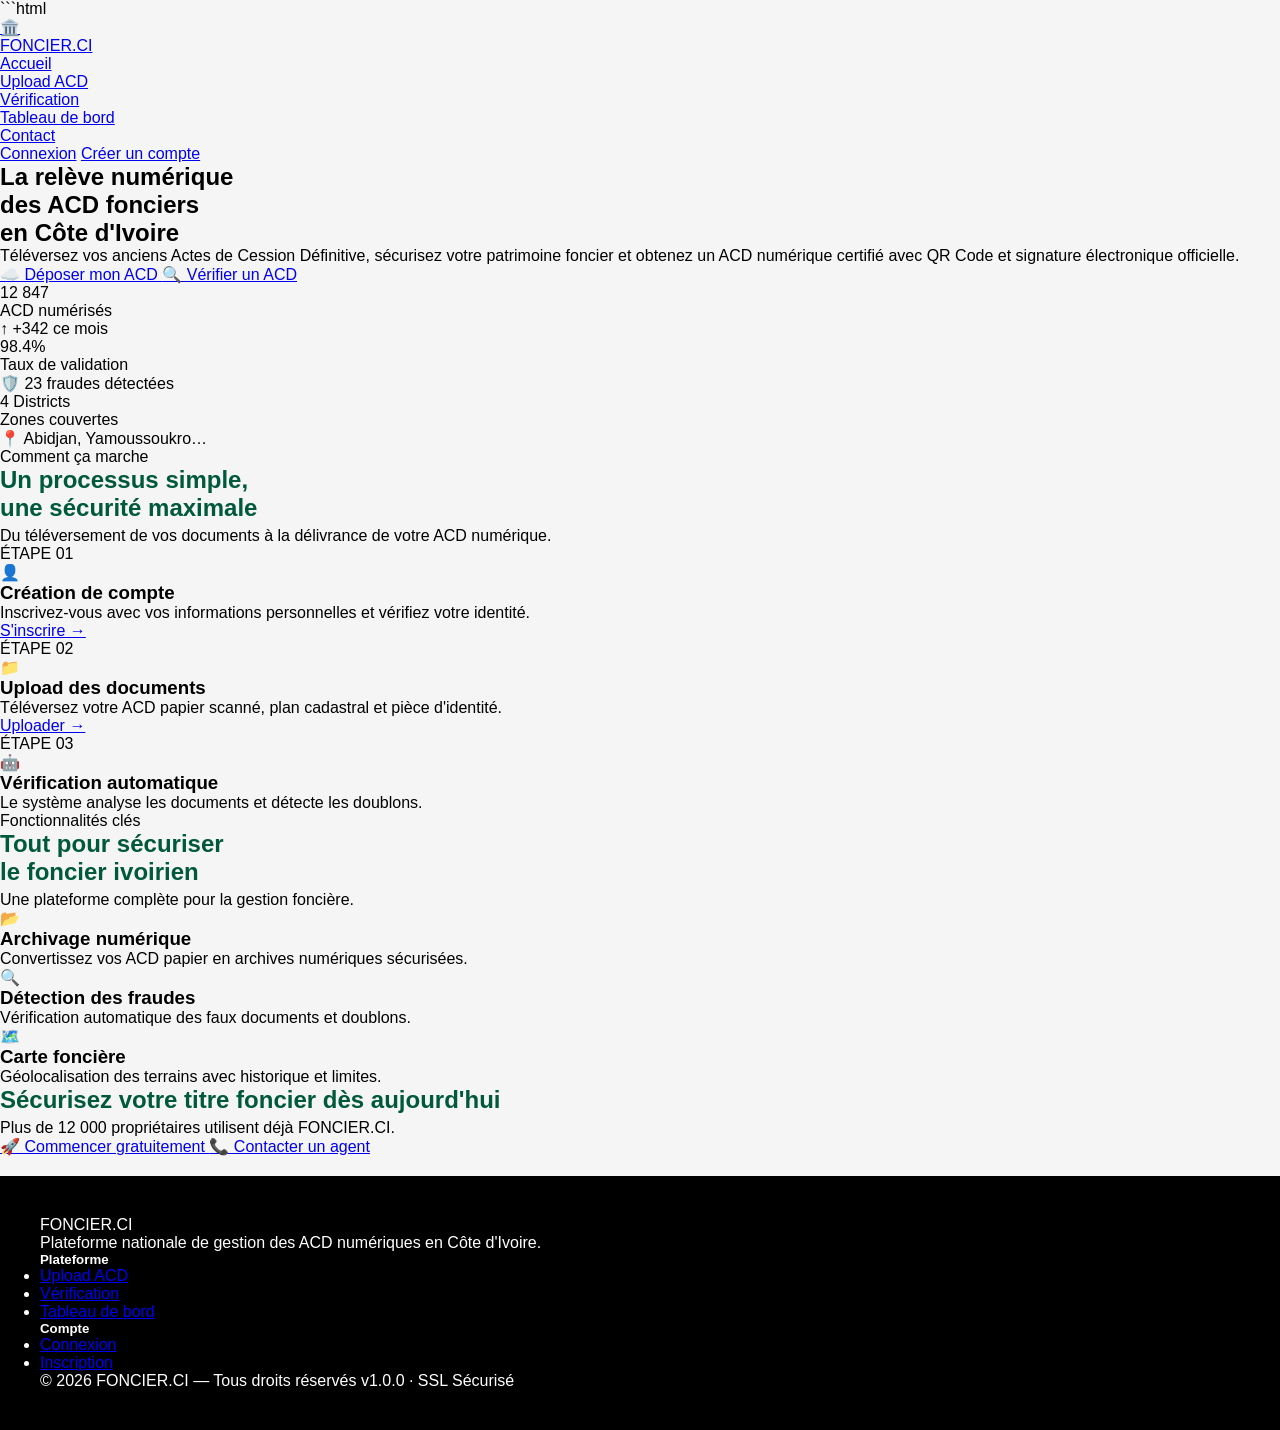
==== index.html @ 7ab32a81 "site acd" ====
```html
<!DOCTYPE html>
<html lang="fr">
<head>
<meta charset="UTF-8">
<meta name="viewport" content="width=device-width, initial-scale=1.0">
<title>FONCIER.CI — Accueil</title>

<link rel="stylesheet" href="style.css">

<link href="https://fonts.googleapis.com/css2?family=Playfair+Display:wght@700;900&family=DM+Sans:wght@300;400;500;600&family=JetBrains+Mono:wght@400;600&display=swap" rel="stylesheet">
</head>

<body>

<!-- MENU -->
<nav class="barre-navigation">

  <div class="conteneur-navigation">

    <a href="index.html" class="logo-navigation">
      <div class="icone-logo">🏛️</div>

      <span class="texte-logo">
        FONCIER<span class="logo-couleur">.CI</span>
      </span>
    </a>

    <ul class="liste-menu">
      <li><a href="index.html" class="lien-menu actif">Accueil</a></li>
      <li><a href="Upload .html" class="lien-menu">Upload ACD</a></li>
      <li><a href="verification.html" class="lien-menu">Vérification</a></li>
      <li><a href="dashboard.html" class="lien-menu">Tableau de bord</a></li>
      <li><a href="contact.html" class="lien-menu">Contact</a></li>
    </ul>

    <div class="boutons-navigation">
      <a href="login.html" class="btn-petit-contour">Connexion</a>
      <a href="register.html" class="btn-petit-plein">Créer un compte</a>
    </div>

  </div>

</nav>

<!-- HERO -->
<section class="section-hero">

  <div class="fond-hero"></div>

  <div class="conteneur">

    <div class="contenu-hero">

      <!-- TEXTE -->
      <div class="texte-hero">

        <h1 class="titre-hero">
          La relève numérique <br>
          des <span class="texte-or">ACD fonciers</span><br>
          en <span class="texte-vert">Côte d'Ivoire</span>
        </h1>

        <p class="description-hero">
          Téléversez vos anciens Actes de Cession Définitive,
          sécurisez votre patrimoine foncier et obtenez un ACD
          numérique certifié avec QR Code et signature électronique officielle.
        </p>

        <div class="boutons-hero">
          <a href="upload.html" class="btn-grand-principal">
            ☁️ Déposer mon ACD
          </a>

          <a href="verification.html" class="btn-grand-secondaire">
            🔍 Vérifier un ACD
          </a>
        </div>

      </div>

      <!-- STATISTIQUES -->
      <div class="bloc-statistiques">

        <div class="carte-statistique">
          <div class="valeur-statistique">12 847</div>
          <div class="texte-statistique">ACD numérisés</div>
          <div class="evolution-statistique">↑ +342 ce mois</div>
        </div>

        <div class="carte-statistique">
          <div class="valeur-statistique">98.4%</div>
          <div class="texte-statistique">Taux de validation</div>
          <div class="evolution-statistique">🛡️ 23 fraudes détectées</div>
        </div>

        <div class="carte-statistique">
          <div class="valeur-statistique">4 Districts</div>
          <div class="texte-statistique">Zones couvertes</div>
          <div class="evolution-statistique">📍 Abidjan, Yamoussoukro…</div>
        </div>

      </div>

    </div>

  </div>

</section>

<!-- COMMENT CA MARCHE -->
<section class="section-claire">

  <div class="conteneur">

    <div class="entete-section">

      <div class="petit-titre-section">
        Comment ça marche
      </div>

      <h2 class="grand-titre-section">
        Un processus simple,<br>
        une sécurité maximale
      </h2>

      <p class="sous-titre-section">
        Du téléversement de vos documents
        à la délivrance de votre ACD numérique.
      </p>

    </div>

    <!-- ETAPES -->
    <div class="grille-etapes">

      <div class="carte-etape">

        <div class="numero-etape">ÉTAPE 01</div>

        <div class="icone-etape">👤</div>

        <h3>Création de compte</h3>

        <p>
          Inscrivez-vous avec vos informations personnelles
          et vérifiez votre identité.
        </p>

        <a href="register.html" class="lien-etape">
          S'inscrire →
        </a>

      </div>

      <div class="carte-etape">

        <div class="numero-etape">ÉTAPE 02</div>

        <div class="icone-etape">📁</div>

        <h3>Upload des documents</h3>

        <p>
          Téléversez votre ACD papier scanné,
          plan cadastral et pièce d'identité.
        </p>

        <a href="upload.html" class="lien-etape">
          Uploader →
        </a>

      </div>

      <div class="carte-etape">

        <div class="numero-etape">ÉTAPE 03</div>

        <div class="icone-etape">🤖</div>

        <h3>Vérification automatique</h3>

        <p>
          Le système analyse les documents
          et détecte les doublons.
        </p>

      </div>

    </div>

  </div>

</section>

<!-- FONCTIONNALITES -->
<section class="section-sombre">

  <div class="conteneur">

    <div class="entete-section-claire">

      <div class="petit-titre-or">
        Fonctionnalités clés
      </div>

      <h2 class="grand-titre-section">
        Tout pour sécuriser<br>
        le foncier ivoirien
      </h2>

      <p class="sous-titre-section">
        Une plateforme complète pour la gestion foncière.
      </p>

    </div>

    <!-- BLOCS -->
    <div class="grille-fonctionnalites">

      <div class="carte-fonction verte">

        <div class="icone-fonction">📂</div>

        <h3>Archivage numérique</h3>

        <p>
          Convertissez vos ACD papier
          en archives numériques sécurisées.
        </p>

      </div>

      <div class="carte-fonction jaune">

        <div class="icone-fonction">🔍</div>

        <h3>Détection des fraudes</h3>

        <p>
          Vérification automatique
          des faux documents et doublons.
        </p>

      </div>

      <div class="carte-fonction bleue">

        <div class="icone-fonction">🗺️</div>

        <h3>Carte foncière</h3>

        <p>
          Géolocalisation des terrains
          avec historique et limites.
        </p>

      </div>

    </div>

  </div>

</section>

<!-- CTA -->
<section class="section-appel">

  <div class="conteneur">

    <h2>
      Sécurisez votre titre foncier dès aujourd'hui
    </h2>

    <p>
      Plus de 12 000 propriétaires utilisent déjà FONCIER.CI.
    </p>

    <div class="boutons-appel">

      <a href="register.html" class="btn-blanc">
        🚀 Commencer gratuitement
      </a>

      <a href="contact.html" class="btn-contour-blanc">
        📞 Contacter un agent
      </a>

    </div>

  </div>

</section>

<!-- FOOTER -->
<footer class="pied-page">

  <div class="conteneur">

    <div class="grille-footer">

      <div class="bloc-footer">

        <div class="texte-footer-logo">
          FONCIER<span class="logo-couleur">.CI</span>
        </div>

        <p>
          Plateforme nationale de gestion
          des ACD numériques en Côte d'Ivoire.
        </p>

      </div>

      <div class="colonne-footer">

        <h5>Plateforme</h5>

        <ul>
          <li><a href="upload.html">Upload ACD</a></li>
          <li><a href="verification.html">Vérification</a></li>
          <li><a href="dashboard.html">Tableau de bord</a></li>
        </ul>

      </div>

      <div class="colonne-footer">

        <h5>Compte</h5>

        <ul>
          <li><a href="login.html">Connexion</a></li>
          <li><a href="register.html">Inscription</a></li>
        </ul>

      </div>

    </div>

    <div class="bas-footer">

      <span>
        © 2026 FONCIER.CI — Tous droits réservés
      </span>

      <span class="texte-mono">
        v1.0.0 · SSL Sécurisé
      </span>

    </div>

  </div>

</footer>

</body>
</html>
---- style.css ----
*{
    margin:0;
    padding:0;
    box-sizing:border-box;
    font-family:Arial, Helvetica, sans-serif;
}

body{
    background:#f5f5f5;
}

/* NAVBAR */

.navbar{
    background:#f8a31a;
    display:flex;
    justify-content:space-between;
    align-items:center;
    padding:10px 30px;
}

.logo{
    color:#0b6b3a;
    font-weight:bold;
    font-size:22px;
}

.menu{
    display:flex;
    gap:20px;
    list-style:none;
}

.menu a{
    text-decoration:none;
    color:white;
    font-size:13px;
}

.btn-inscription{
    background:#2ecc71;
    color:white;
    text-decoration:none;
    padding:8px 15px;
    border-radius:5px;
}

/* MAIN */

.container{
    width:95%;
    margin:20px auto;
    display:flex;
    background:white;
}

/* LEFT */

.left-panel{
    width:55%;
    background:#026a3f;
    color:white;
    padding:60px;
}

.left-panel h3{
    margin-bottom:20px;
}

.left-panel h1{
    font-size:48px;
    line-height:1.1;
    margin-bottom:25px;
}

.left-panel p{
    max-width:500px;
    margin-bottom:30px;
}

.feature{
    margin-bottom:20px;
    font-size:16px;
}

/* RIGHT */

.right-panel{
    width:45%;
    padding:60px;
}

.right-panel h2{
    font-size:32px;
    margin-bottom:10px;
}

.subtitle{
    color:#777;
    margin-bottom:30px;
}

form{
    display:flex;
    flex-direction:column;
}

label{
    margin-bottom:8px;
    margin-top:15px;
    font-size:14px;
}

input{
    padding:12px;
    border:1px solid #ddd;
    border-radius:5px;
}

.btn-login{
    margin-top:25px;
    padding:14px;
    border:none;
    border-radius:5px;
    background:#026a3f;
    color:white;
    cursor:pointer;
    font-size:15px;
}

.divider{
    text-align:center;
    margin:30px 0;
    color:#888;
    font-size:12px;
}

.social-buttons{
    display:flex;
    gap:10px;
}

.social-buttons button{
    flex:1;
    padding:12px;
    border:1px solid #026a3f;
    background:white;
    color:#026a3f;
    border-radius:5px;
    cursor:pointer;
}

/* FOOTER */

footer{
    background:#000;
    color:white;
    margin-top:20px;
    padding:40px;
}

.footer-content{
    display:flex;
    justify-content:space-between;
    flex-wrap:wrap;
}

.footer-col{
    width:23%;
}

.footer-col h4,
.footer-col h3{
    margin-bottom:15px;
}

.footer-col a{
    display:block;
    color:#ccc;
    text-decoration:none;
    margin-bottom:8px;
}

.footer-col p{
    color:#ccc;
}

.copyright{
    text-align:center;
    margin-top:30px;
    color:#999;
    font-size:13px;
}

/* dashboard */
.dashboard{
    display:flex;
    min-height:100vh;
}

/* Sidebar */

.sidebar{
    width:260px;
    background:#f8f8f8;
    border-right:1px solid #ddd;
    padding:25px;
}

.logo h2{
    color:#00593a;
    font-size:22px;
}

.logo small{
    color:#666;
}

.sidebar ul{
    list-style:none;
    margin-top:40px;
}

.sidebar li{
    margin-bottom:10px;
}

.sidebar a{
    display:block;
    text-decoration:none;
    color:#444;
    padding:12px;
    border-radius:4px;
}

.sidebar .active a{
    background:#00593a;
    color:white;
}

/* Content */

.content{
    flex:1;
    padding:30px 50px;
}

.topbar{
    display:flex;
    justify-content:space-between;
    margin-bottom:30px;
}

.user{
    display:flex;
    align-items:center;
    gap:12px;
}

.user img{
    width:40px;
    height:40px;
    border-radius:50%;
}

h2{
    color:#00593a;
    margin-bottom:5px;
}

.subtitle{
    color:#777;
    margin-bottom:30px;
}

/* Steps */

.steps{
    display:flex;
    align-items:center;
    margin-bottom:30px;
}

.step{
    text-align:center;
}

.step span{
    width:35px;
    height:35px;
    display:flex;
    align-items:center;
    justify-content:center;
    border:2px solid #ccc;
    border-radius:50%;
    margin:auto;
    background:white;
}

.step.active span{
    background:#00593a;
    border-color:#00593a;
    color:white;
}

.line{
    width:120px;
    height:2px;
    background:#ddd;
}

/* Cards */

.card{
    background:white;
    border:1px solid #ddd;
    border-radius:8px;
    padding:20px;
    margin-bottom:20px;
}

.card h3{
    color:#00593a;
    margin-bottom:20px;
}

.grid{
    display:grid;
    grid-template-columns:1fr 1fr;
    gap:15px;
    margin-bottom:15px;
}

label{
    display:block;
    margin-bottom:6px;
    font-size:14px;
}

input,
select{
    width:100%;
    padding:10px;
    border:1px solid #ccc;
    border-radius:4px;
}

/* Map */

.map{
    width:100%;
    height:200px;
    object-fit:cover;
    border-radius:5px;
    margin-bottom:15px;
}

/* Buttons */

.actions{
    display:flex;
    justify-content:flex-end;
    gap:15px;
}

.btn-light{
    padding:12px 25px;
    border:1px solid #00593a;
    background:white;
    color:#00593a;
    border-radius:5px;
    cursor:pointer;
}

.btn-primary{
    padding:12px 25px;
    border:none;
    background:#00593a;
    color:white;
    border-radius:5px;
    cursor:pointer;
}
/* Contact */

.contenaire-contactcr{
    max-width:900px;
    margin:auto;
    display:flex;
    flex-direction:column;
    padding:40px 20px;
}
.header h1{
    color:#006b43;
    font-size:42px;
    margin-bottom:10px;
    text-align:center;
}

.header p{
    color:#666;
    font-size:14px;
    max-width:650px;
    margin: 10px auto 30px;
    text-align:center;
}

/* Cartes d'informations */

.info-grid{
    display:grid;
    grid-template-columns:repeat(2,1fr);
    gap:10px;
    margin-bottom:20px;
}

.info-card{
    background:#f8f8f8;
    border:1px solid #d8d8d8;
    border-radius:4px;
    padding:15px;
}

.info-title{
    color:#006b43;
    font-size:13px;
    font-weight:600;
    margin-bottom:8px;
}

.info-title i{
    margin-right:6px;
}

.info-card p{
    font-size:13px;
    color:#555;
    line-height:1.6;
}

/* Formulaire */

.contact-form{
    background:#fff;
    border:1px solid #d8d8d8;
    border-radius:8px;
    padding:20px;
}

.row{
    display:flex;
    gap:15px;
}

.form-group{
    flex:1;
    margin-bottom:15px;
}

label{
    display:block;
    font-size:13px;
    color:#555;
    margin-bottom:6px;
}

input,
select,
textarea{
    width:100%;
    border:none;
    background:#f3f4f6;
    padding:12px;
    border-radius:4px;
    outline:none;
    font-size:14px;
}

textarea{
    resize:none;
}

/* Boutons */

.actions{
    display:flex;
    justify-content:space-between;
    gap:10px;
    margin-top:10px;
}

.btn-send{
    flex:1;
    background:#006b43;
    color:white;
    border:none;
    padding:12px;
    border-radius:4px;
    cursor:pointer;
    font-weight:500;
}

.btn-cancel{
    width:100px;
    background:white;
    color:#006b43;
    border:1px solid #006b43;
    border-radius:4px;
    cursor:pointer;
    font-weight:500;
}

/* RESPONSIVE */

@media(max-width:768px){

    .container{
        flex-direction:column;
    }

    .left-panel,
    .right-panel{
        width:100%;
    }

    .menu{
        display:none;
    }

    .footer-col{
        width:100%;
        margin-bottom:20px;
    }
       .dashboard{
        flex-direction:column;
    }

    .sidebar{
        width:100%;
    }

    .grid{
        grid-template-columns:1fr;
    }

    .actions{
        flex-direction:column;
    }

    .line{
        width:50px;
    }
     .info-grid{
        grid-template-columns:1fr;
    }

    .row{
        flex-direction:column;
        gap:0;
    }

    .actions{
        flex-direction:column;
    }

    .btn-cancel{
        width:100%;
    }

}
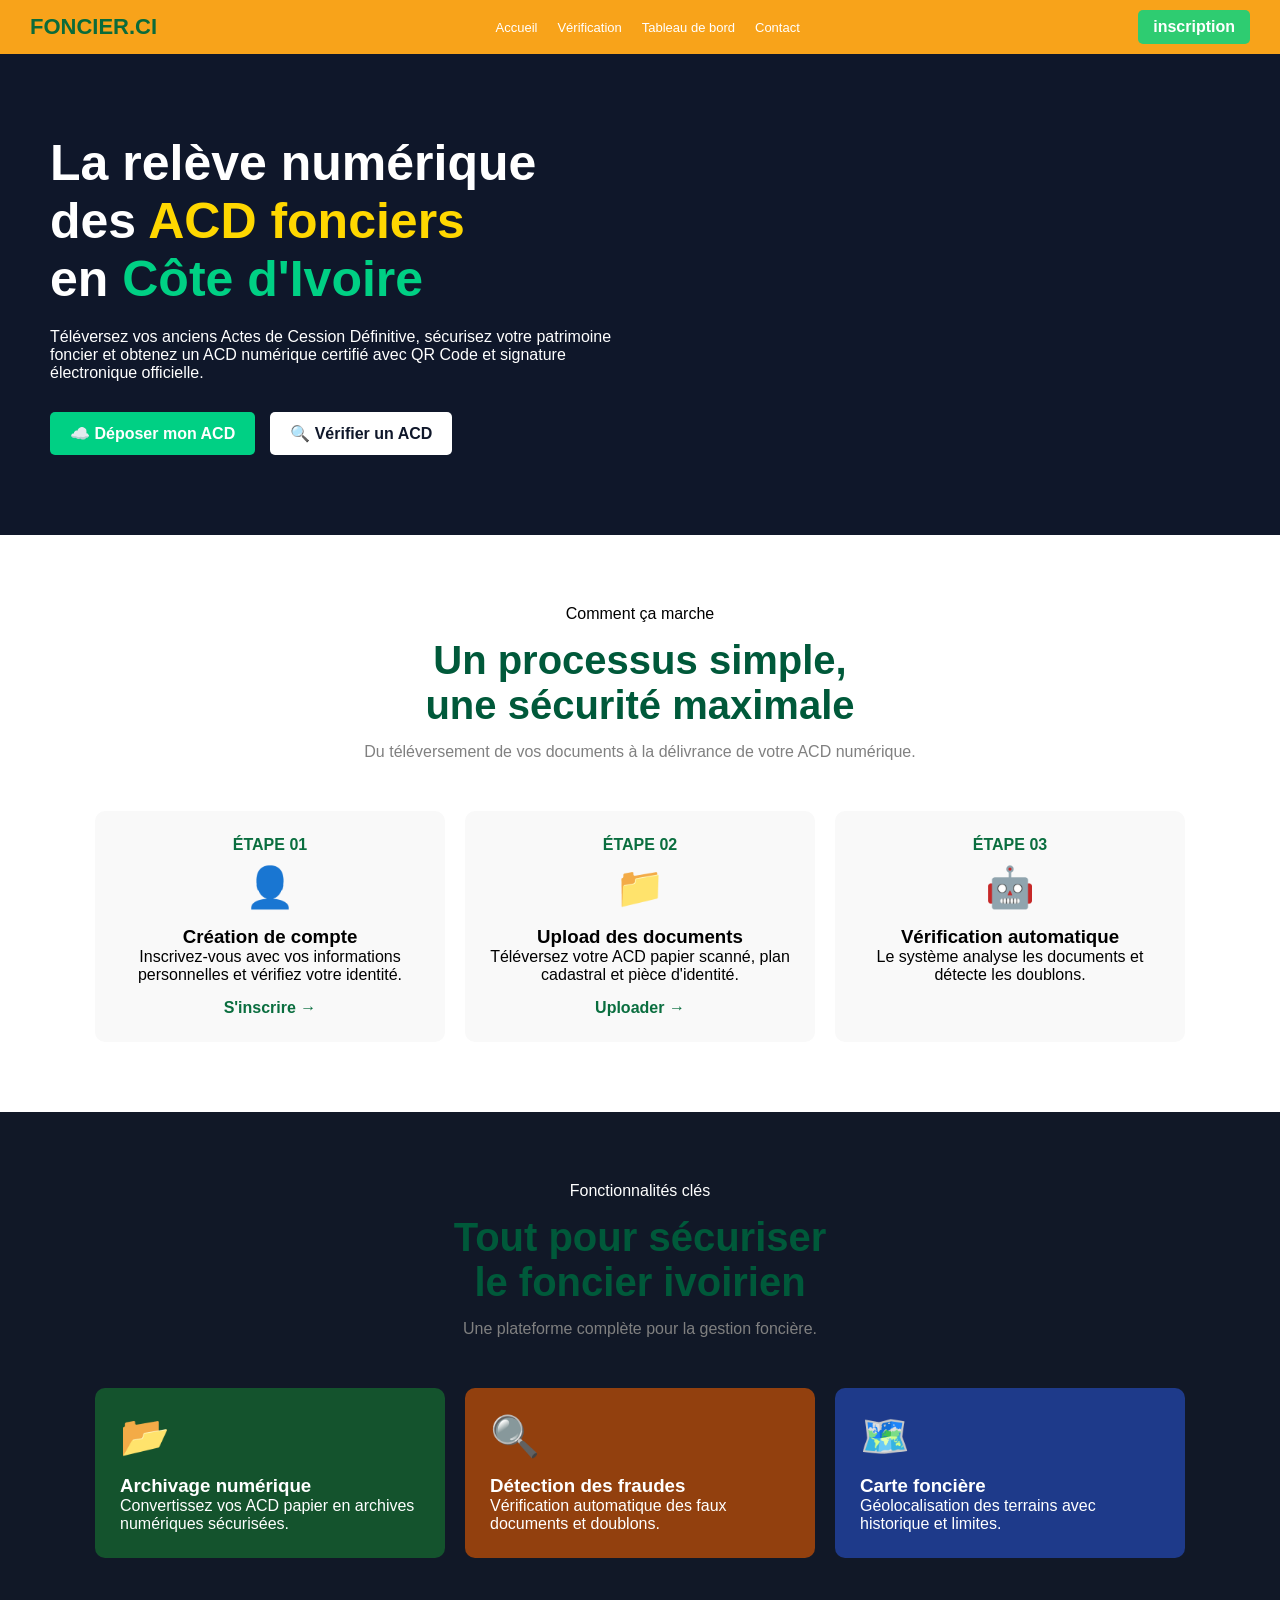
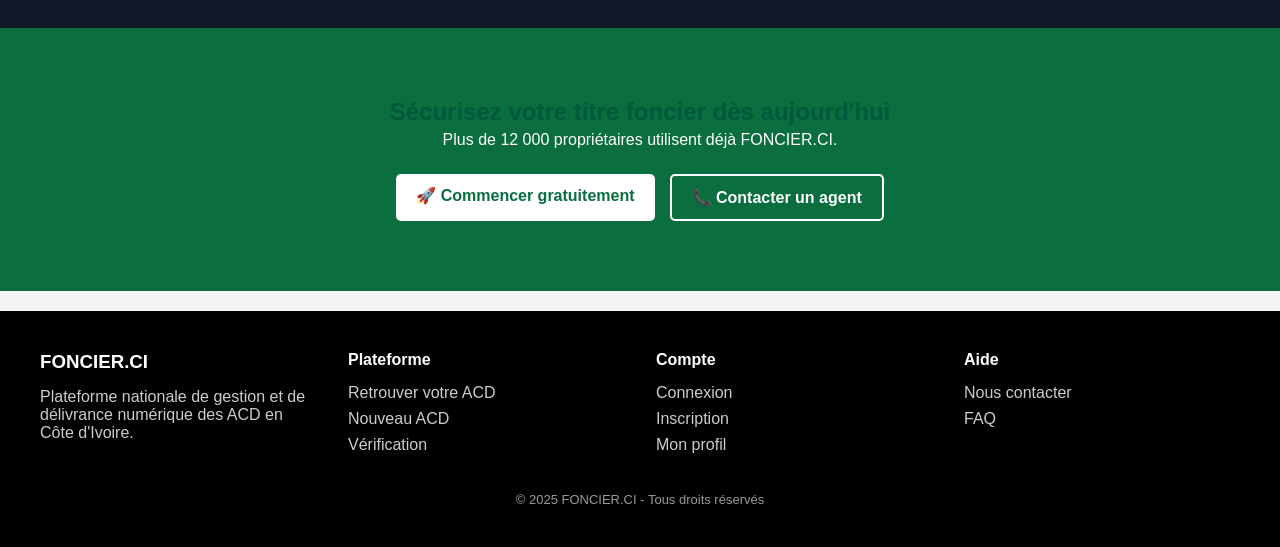
==== commit 046e3c31: "propieter des html" ====
--- a/index.html
+++ b/index.html
@@ -1,357 +1,232 @@
-```html
-<!DOCTYPE html>
+<!doctype html>
 <html lang="fr">
-<head>
-<meta charset="UTF-8">
-<meta name="viewport" content="width=device-width, initial-scale=1.0">
-<title>FONCIER.CI — Accueil</title>
-
-<link rel="stylesheet" href="style.css">
-
-<link href="https://fonts.googleapis.com/css2?family=Playfair+Display:wght@700;900&family=DM+Sans:wght@300;400;500;600&family=JetBrains+Mono:wght@400;600&display=swap" rel="stylesheet">
-</head>
-
-<body>
-
-<!-- MENU -->
-<nav class="barre-navigation">
-
-  <div class="conteneur-navigation">
-
-    <a href="index.html" class="logo-navigation">
-      <div class="icone-logo">🏛️</div>
-
-      <span class="texte-logo">
-        FONCIER<span class="logo-couleur">.CI</span>
-      </span>
-    </a>
-
-    <ul class="liste-menu">
-      <li><a href="index.html" class="lien-menu actif">Accueil</a></li>
-      <li><a href="Upload .html" class="lien-menu">Upload ACD</a></li>
-      <li><a href="verification.html" class="lien-menu">Vérification</a></li>
-      <li><a href="dashboard.html" class="lien-menu">Tableau de bord</a></li>
-      <li><a href="contact.html" class="lien-menu">Contact</a></li>
-    </ul>
-
-    <div class="boutons-navigation">
-      <a href="login.html" class="btn-petit-contour">Connexion</a>
-      <a href="register.html" class="btn-petit-plein">Créer un compte</a>
-    </div>
-
-  </div>
-
-</nav>
-
-<!-- HERO -->
-<section class="section-hero">
-
-  <div class="fond-hero"></div>
-
-  <div class="conteneur">
-
-    <div class="contenu-hero">
-
-      <!-- TEXTE -->
-      <div class="texte-hero">
-
-        <h1 class="titre-hero">
-          La relève numérique <br>
-          des <span class="texte-or">ACD fonciers</span><br>
-          en <span class="texte-vert">Côte d'Ivoire</span>
-        </h1>
-
-        <p class="description-hero">
-          Téléversez vos anciens Actes de Cession Définitive,
-          sécurisez votre patrimoine foncier et obtenez un ACD
-          numérique certifié avec QR Code et signature électronique officielle.
-        </p>
-
-        <div class="boutons-hero">
-          <a href="upload.html" class="btn-grand-principal">
-            ☁️ Déposer mon ACD
+  <head>
+    <meta charset="UTF-8" />
+    <meta name="viewport" content="width=device-width, initial-scale=1.0" />
+    <title>FONCIER.CI — Accueil</title>
+
+    <link rel="stylesheet" href="style.css" />
+
+    <link
+      href="https://fonts.googleapis.com/css2?family=Playfair+Display:wght@700;900&family=DM+Sans:wght@300;400;500;600&family=JetBrains+Mono:wght@400;600&display=swap"
+      rel="stylesheet"
+    />
+  </head>
+
+  <body>
+    <header>
+      <nav class="navbar">
+        <div class="logo">FONCIER.CI</div>
+
+        <ul class="menu">
+          <li><a href="index.html" class="lien-menu actif">Accueil</a></li>
+          <li>
+            <a href="Verification .html" class="lien-menu">Vérification</a>
+          </li>
+          <li>
+            <a href="Dashboard.html" class="lien-menu">Tableau de bord</a>
+          </li>
+          <li><a href="contact.html" class="lien-menu">Contact</a></li>
+        </ul>
+
+        <a href="#" class="btn-inscription">inscription</a>
+      </nav>
+    </header>
+
+    <!-- HERO -->
+    <section class="section-hero">
+
+      <div class="conteneur">
+        <div class="contenu-hero">
+          <!-- TEXTE -->
+          <div class="texte-hero">
+            <h1 class="titre-hero">
+              La relève numérique <br />
+              des <span class="texte-or">ACD fonciers</span><br />
+              en <span class="texte-vert">Côte d'Ivoire</span>
+            </h1>
+
+            <p class="description-hero">
+              Téléversez vos anciens Actes de Cession Définitive, sécurisez
+              votre patrimoine foncier et obtenez un ACD numérique certifié avec
+              QR Code et signature électronique officielle.
+            </p>
+
+            <div class="boutons-hero">
+              <a href="upload.html" class="btn-grand-principal">
+                ☁️ Déposer mon ACD
+              </a>
+
+              <a href="verification.html" class="btn-grand-secondaire">
+                🔍 Vérifier un ACD
+              </a>
+            </div>
+          </div>
+
+        </div>
+      </div>
+    </section>
+
+    <!-- COMMENT CA MARCHE -->
+    <section class="section-claire">
+      <div class="conteneur">
+        <div class="entete-section">
+          <div class="petit-titre-section">Comment ça marche</div>
+
+          <h2 class="grand-titre-section">
+            Un processus simple,<br />
+            une sécurité maximale
+          </h2>
+
+          <p class="sous-titre-section">
+            Du téléversement de vos documents à la délivrance de votre ACD
+            numérique.
+          </p>
+        </div>
+
+        <!-- ETAPES -->
+        <div class="grille-etapes">
+          <div class="carte-etape">
+            <div class="numero-etape">ÉTAPE 01</div>
+
+            <div class="icone-etape">👤</div>
+
+            <h3>Création de compte</h3>
+
+            <p>
+              Inscrivez-vous avec vos informations personnelles et vérifiez
+              votre identité.
+            </p>
+
+            <a href="register.html" class="lien-etape"> S'inscrire → </a>
+          </div>
+
+          <div class="carte-etape">
+            <div class="numero-etape">ÉTAPE 02</div>
+
+            <div class="icone-etape">📁</div>
+
+            <h3>Upload des documents</h3>
+
+            <p>
+              Téléversez votre ACD papier scanné, plan cadastral et pièce
+              d'identité.
+            </p>
+
+            <a href="upload.html" class="lien-etape"> Uploader → </a>
+          </div>
+
+          <div class="carte-etape">
+            <div class="numero-etape">ÉTAPE 03</div>
+
+            <div class="icone-etape">🤖</div>
+
+            <h3>Vérification automatique</h3>
+
+            <p>Le système analyse les documents et détecte les doublons.</p>
+          </div>
+        </div>
+      </div>
+    </section>
+
+    <!-- FONCTIONNALITES -->
+    <section class="section-sombre">
+      <div class="conteneur">
+        <div class="entete-section-claire">
+          <div class="petit-titre-or">Fonctionnalités clés</div>
+
+          <h2 class="grand-titre-section">
+            Tout pour sécuriser<br />
+            le foncier ivoirien
+          </h2>
+
+          <p class="sous-titre-section">
+            Une plateforme complète pour la gestion foncière.
+          </p>
+        </div>
+
+        <!-- BLOCS -->
+        <div class="grille-fonctionnalites">
+          <div class="carte-fonction verte">
+            <div class="icone-fonction">📂</div>
+
+            <h3>Archivage numérique</h3>
+
+            <p>
+              Convertissez vos ACD papier en archives numériques sécurisées.
+            </p>
+          </div>
+
+          <div class="carte-fonction jaune">
+            <div class="icone-fonction">🔍</div>
+
+            <h3>Détection des fraudes</h3>
+
+            <p>Vérification automatique des faux documents et doublons.</p>
+          </div>
+
+          <div class="carte-fonction bleue">
+            <div class="icone-fonction">🗺️</div>
+
+            <h3>Carte foncière</h3>
+
+            <p>Géolocalisation des terrains avec historique et limites.</p>
+          </div>
+        </div>
+      </div>
+    </section>
+
+    <!-- CTA -->
+    <section class="section-appel">
+      <div class="conteneur">
+        <h2>Sécurisez votre titre foncier dès aujourd'hui</h2>
+
+        <p>Plus de 12 000 propriétaires utilisent déjà FONCIER.CI.</p>
+
+        <div class="boutons-appel">
+          <a href="register.html" class="btn-blanc">
+            🚀 Commencer gratuitement
           </a>
 
-          <a href="verification.html" class="btn-grand-secondaire">
-            🔍 Vérifier un ACD
+          <a href="contact.html" class="btn-contour-blanc">
+            📞 Contacter un agent
           </a>
         </div>
-
-      </div>
-
-      <!-- STATISTIQUES -->
-      <div class="bloc-statistiques">
-
-        <div class="carte-statistique">
-          <div class="valeur-statistique">12 847</div>
-          <div class="texte-statistique">ACD numérisés</div>
-          <div class="evolution-statistique">↑ +342 ce mois</div>
-        </div>
-
-        <div class="carte-statistique">
-          <div class="valeur-statistique">98.4%</div>
-          <div class="texte-statistique">Taux de validation</div>
-          <div class="evolution-statistique">🛡️ 23 fraudes détectées</div>
-        </div>
-
-        <div class="carte-statistique">
-          <div class="valeur-statistique">4 Districts</div>
-          <div class="texte-statistique">Zones couvertes</div>
-          <div class="evolution-statistique">📍 Abidjan, Yamoussoukro…</div>
-        </div>
-
-      </div>
-
-    </div>
-
-  </div>
-
-</section>
-
-<!-- COMMENT CA MARCHE -->
-<section class="section-claire">
-
-  <div class="conteneur">
-
-    <div class="entete-section">
-
-      <div class="petit-titre-section">
-        Comment ça marche
-      </div>
-
-      <h2 class="grand-titre-section">
-        Un processus simple,<br>
-        une sécurité maximale
-      </h2>
-
-      <p class="sous-titre-section">
-        Du téléversement de vos documents
-        à la délivrance de votre ACD numérique.
-      </p>
-
-    </div>
-
-    <!-- ETAPES -->
-    <div class="grille-etapes">
-
-      <div class="carte-etape">
-
-        <div class="numero-etape">ÉTAPE 01</div>
-
-        <div class="icone-etape">👤</div>
-
-        <h3>Création de compte</h3>
-
-        <p>
-          Inscrivez-vous avec vos informations personnelles
-          et vérifiez votre identité.
-        </p>
-
-        <a href="register.html" class="lien-etape">
-          S'inscrire →
-        </a>
-
-      </div>
-
-      <div class="carte-etape">
-
-        <div class="numero-etape">ÉTAPE 02</div>
-
-        <div class="icone-etape">📁</div>
-
-        <h3>Upload des documents</h3>
-
-        <p>
-          Téléversez votre ACD papier scanné,
-          plan cadastral et pièce d'identité.
-        </p>
-
-        <a href="upload.html" class="lien-etape">
-          Uploader →
-        </a>
-
-      </div>
-
-      <div class="carte-etape">
-
-        <div class="numero-etape">ÉTAPE 03</div>
-
-        <div class="icone-etape">🤖</div>
-
-        <h3>Vérification automatique</h3>
-
-        <p>
-          Le système analyse les documents
-          et détecte les doublons.
-        </p>
-
-      </div>
-
-    </div>
-
-  </div>
-
-</section>
-
-<!-- FONCTIONNALITES -->
-<section class="section-sombre">
-
-  <div class="conteneur">
-
-    <div class="entete-section-claire">
-
-      <div class="petit-titre-or">
-        Fonctionnalités clés
-      </div>
-
-      <h2 class="grand-titre-section">
-        Tout pour sécuriser<br>
-        le foncier ivoirien
-      </h2>
-
-      <p class="sous-titre-section">
-        Une plateforme complète pour la gestion foncière.
-      </p>
-
-    </div>
-
-    <!-- BLOCS -->
-    <div class="grille-fonctionnalites">
-
-      <div class="carte-fonction verte">
-
-        <div class="icone-fonction">📂</div>
-
-        <h3>Archivage numérique</h3>
-
-        <p>
-          Convertissez vos ACD papier
-          en archives numériques sécurisées.
-        </p>
-
-      </div>
-
-      <div class="carte-fonction jaune">
-
-        <div class="icone-fonction">🔍</div>
-
-        <h3>Détection des fraudes</h3>
-
-        <p>
-          Vérification automatique
-          des faux documents et doublons.
-        </p>
-
-      </div>
-
-      <div class="carte-fonction bleue">
-
-        <div class="icone-fonction">🗺️</div>
-
-        <h3>Carte foncière</h3>
-
-        <p>
-          Géolocalisation des terrains
-          avec historique et limites.
-        </p>
-
-      </div>
-
-    </div>
-
-  </div>
-
-</section>
-
-<!-- CTA -->
-<section class="section-appel">
-
-  <div class="conteneur">
-
-    <h2>
-      Sécurisez votre titre foncier dès aujourd'hui
-    </h2>
-
-    <p>
-      Plus de 12 000 propriétaires utilisent déjà FONCIER.CI.
-    </p>
-
-    <div class="boutons-appel">
-
-      <a href="register.html" class="btn-blanc">
-        🚀 Commencer gratuitement
-      </a>
-
-      <a href="contact.html" class="btn-contour-blanc">
-        📞 Contacter un agent
-      </a>
-
-    </div>
-
-  </div>
-
-</section>
-
-<!-- FOOTER -->
-<footer class="pied-page">
-
-  <div class="conteneur">
-
-    <div class="grille-footer">
-
-      <div class="bloc-footer">
-
-        <div class="texte-footer-logo">
-          FONCIER<span class="logo-couleur">.CI</span>
-        </div>
-
-        <p>
-          Plateforme nationale de gestion
-          des ACD numériques en Côte d'Ivoire.
-        </p>
-
-      </div>
-
-      <div class="colonne-footer">
-
-        <h5>Plateforme</h5>
-
-        <ul>
-          <li><a href="upload.html">Upload ACD</a></li>
-          <li><a href="verification.html">Vérification</a></li>
-          <li><a href="dashboard.html">Tableau de bord</a></li>
-        </ul>
-
-      </div>
-
-      <div class="colonne-footer">
-
-        <h5>Compte</h5>
-
-        <ul>
-          <li><a href="login.html">Connexion</a></li>
-          <li><a href="register.html">Inscription</a></li>
-        </ul>
-
-      </div>
-
-    </div>
-
-    <div class="bas-footer">
-
-      <span>
-        © 2026 FONCIER.CI — Tous droits réservés
-      </span>
-
-      <span class="texte-mono">
-        v1.0.0 · SSL Sécurisé
-      </span>
-
-    </div>
-
-  </div>
-
-</footer>
-
-</body>
+      </div>
+    </section>
+
+    <footer>
+      <div class="footer-content">
+        <div class="footer-col">
+          <h3>FONCIER.CI</h3>
+          <p>
+            Plateforme nationale de gestion et de délivrance numérique des ACD
+            en Côte d'Ivoire.
+          </p>
+        </div>
+
+        <div class="footer-col">
+          <h4>Plateforme</h4>
+          <a href="#">Retrouver votre ACD</a>
+          <a href="#">Nouveau ACD</a>
+          <a href="#">Vérification</a>
+        </div>
+
+        <div class="footer-col">
+          <h4>Compte</h4>
+          <a href="#">Connexion</a>
+          <a href="#">Inscription</a>
+          <a href="#">Mon profil</a>
+        </div>
+
+        <div class="footer-col">
+          <h4>Aide</h4>
+          <a href="#">Nous contacter</a>
+          <a href="#">FAQ</a>
+        </div>
+      </div>
+
+      <p class="copyright">© 2025 FONCIER.CI - Tous droits réservés</p>
+    </footer>
+  </body>
 </html>
--- a/style.css
+++ b/style.css
@@ -1,569 +1,752 @@
-*{
-    margin:0;
-    padding:0;
-    box-sizing:border-box;
-    font-family:Arial, Helvetica, sans-serif;
-}
-
-body{
-    background:#f5f5f5;
+* {
+  margin: 0;
+  padding: 0;
+  font-family: Arial, sans-serif;
+}
+
+body {
+  background: #f5f5f5;
+}
+
+
+.btn-inscription {
+  background: white;
+  color: #0a6e3f;
+  padding: 10px 18px;
+  border-radius: 5px;
+  text-decoration: none;
+  font-weight: bold;
+}
+
+.section-hero {
+  background: #0f172a;
+  color: white;
+  padding: 80px 50px;
+}
+
+.contenu-hero {
+  display: flex;
+  justify-content: space-between;
+  align-items: center;
+  gap: 40px;
+}
+
+.titre-hero {
+  font-size: 50px;
+  margin-bottom: 20px;
+}
+
+.texte-or {
+  color: gold;
+}
+
+.texte-vert {
+  color: #00d084;
+}
+
+.description-hero {
+  margin-bottom: 30px;
+  max-width: 600px;
+}
+
+.boutons-hero {
+  display: flex;
+  gap: 15px;
+}
+
+.btn-grand-principal,
+.btn-grand-secondaire {
+  padding: 12px 20px;
+  text-decoration: none;
+  border-radius: 5px;
+  font-weight: bold;
+}
+
+.btn-grand-principal {
+  background: #00d084;
+  color: white;
+}
+
+.btn-grand-secondaire {
+  background: white;
+  color: #0f172a;
+}
+.section-claire,
+.section-sombre,
+.section-appel {
+  padding: 70px 50px;
+}
+
+.section-claire {
+  background: white;
+}
+
+.section-sombre {
+  background: #111827;
+  color: white;
+}
+
+.section-appel {
+  background: #0a6e3f;
+  color: white;
+  text-align: center;
+}
+
+.entete-section,
+.entete-section-claire {
+  text-align: center;
+  margin-bottom: 50px;
+}
+
+.grand-titre-section {
+  font-size: 40px;
+  margin: 15px 0;
+}
+
+.sous-titre-section {
+  color: gray;
+}
+
+.grille-etapes {
+  display: flex;
+  gap: 20px;
+  justify-content: center;
+}
+
+.carte-etape {
+  background: #f9f9f9;
+  padding: 25px;
+  border-radius: 10px;
+  width: 300px;
+  text-align: center;
+}
+
+.numero-etape {
+  color: #0a6e3f;
+  font-weight: bold;
+  margin-bottom: 10px;
+}
+
+.icone-etape {
+  font-size: 40px;
+  margin-bottom: 15px;
+}
+
+.lien-etape {
+  display: inline-block;
+  margin-top: 15px;
+  color: #0a6e3f;
+  text-decoration: none;
+  font-weight: bold;
+}
+
+.grille-fonctionnalites {
+  display: flex;
+  gap: 20px;
+  justify-content: center;
+}
+
+.carte-fonction {
+  padding: 25px;
+  border-radius: 10px;
+  width: 300px;
+}
+
+.verte {
+  background: #14532d;
+}
+
+.jaune {
+  background: #92400e;
+}
+
+.bleue {
+  background: #1e3a8a;
+}
+
+.icone-fonction {
+  font-size: 40px;
+  margin-bottom: 15px;
+}
+
+.boutons-appel {
+  margin-top: 25px;
+  display: flex;
+  justify-content: center;
+  gap: 15px;
+}
+
+.btn-blanc,
+.btn-contour-blanc {
+  padding: 12px 20px;
+  border-radius: 5px;
+  text-decoration: none;
+  font-weight: bold;
+}
+
+.btn-blanc {
+  background: white;
+  color: #0a6e3f;
+}
+
+.btn-contour-blanc {
+  border: 2px solid white;
+  color: white;
 }
 
 /* NAVBAR */
 
-.navbar{
-    background:#f8a31a;
-    display:flex;
-    justify-content:space-between;
-    align-items:center;
-    padding:10px 30px;
-}
-
-.logo{
-    color:#0b6b3a;
-    font-weight:bold;
-    font-size:22px;
-}
-
-.menu{
-    display:flex;
-    gap:20px;
-    list-style:none;
-}
-
-.menu a{
-    text-decoration:none;
-    color:white;
-    font-size:13px;
-}
-
-.btn-inscription{
-    background:#2ecc71;
-    color:white;
-    text-decoration:none;
-    padding:8px 15px;
-    border-radius:5px;
-}
-
-/* MAIN */
-
-.container{
-    width:95%;
-    margin:20px auto;
-    display:flex;
-    background:white;
-}
-
+.navbar {
+  background: #f8a31a;
+  display: flex;
+  justify-content: space-between;
+  align-items: center;
+  padding: 10px 30px;
+}
+
+.logo {
+  color: #0b6b3a;
+  font-weight: bold;
+  font-size: 22px;
+}
+
+.menu {
+  display: flex;
+  gap: 20px;
+  list-style: none;
+}
+
+.menu a {
+  text-decoration: none;
+  color: white;
+  font-size: 13px;
+}
+
+.btn-inscription {
+  background: #2ecc71;
+  color: white;
+  text-decoration: none;
+  padding: 8px 15px;
+  border-radius: 5px;
+}
+
+
+.container {
+  width: 95%;
+  margin: 20px auto;
+  display: flex;
+  background: white;
+}
+
+.container-verif{
+    width: 55%;
+    margin: 20px auto;
+    padding: 10px   ;
+    display: flex;
+    background: white;
+}
 /* LEFT */
 
-.left-panel{
-    width:55%;
-    background:#026a3f;
-    color:white;
-    padding:60px;
-}
-
-.left-panel h3{
-    margin-bottom:20px;
-}
-
-.left-panel h1{
-    font-size:48px;
-    line-height:1.1;
-    margin-bottom:25px;
-}
-
-.left-panel p{
-    max-width:500px;
-    margin-bottom:30px;
-}
-
-.feature{
-    margin-bottom:20px;
-    font-size:16px;
+.left-panel {
+  width: 55%;
+  background: #026a3f;
+  color: white;
+  padding: 60px;
+}
+
+.left-panel h3 {
+  margin-bottom: 20px;
+}
+
+.left-panel h1 {
+  font-size: 48px;
+  line-height: 1.1;
+  margin-bottom: 25px;
+}
+
+.left-panel p {
+  max-width: 500px;
+  margin-bottom: 30px;
+}
+
+.feature {
+  margin-bottom: 20px;
+  font-size: 16px;
 }
 
 /* RIGHT */
 
-.right-panel{
-    width:45%;
-    padding:60px;
-}
-
-.right-panel h2{
-    font-size:32px;
-    margin-bottom:10px;
-}
-
-.subtitle{
-    color:#777;
-    margin-bottom:30px;
-}
-
-form{
-    display:flex;
-    flex-direction:column;
-}
-
-label{
-    margin-bottom:8px;
-    margin-top:15px;
-    font-size:14px;
-}
-
-input{
-    padding:12px;
-    border:1px solid #ddd;
-    border-radius:5px;
-}
-
-.btn-login{
-    margin-top:25px;
-    padding:14px;
-    border:none;
-    border-radius:5px;
-    background:#026a3f;
-    color:white;
-    cursor:pointer;
-    font-size:15px;
-}
-
-.divider{
-    text-align:center;
-    margin:30px 0;
-    color:#888;
-    font-size:12px;
-}
-
-.social-buttons{
-    display:flex;
-    gap:10px;
-}
-
-.social-buttons button{
-    flex:1;
-    padding:12px;
-    border:1px solid #026a3f;
-    background:white;
-    color:#026a3f;
-    border-radius:5px;
-    cursor:pointer;
+.right-panel {
+  width: 45%;
+  padding: 60px;
+}
+
+.right-panel h2 {
+  font-size: 32px;
+  margin-bottom: 10px;
+}
+
+.subtitle {
+  color: #777;
+  margin-bottom: 30px;
+}
+
+form {
+  display: flex;
+  flex-direction: column;
+}
+
+label {
+  margin-bottom: 8px;
+  margin-top: 15px;
+  font-size: 14px;
+}
+
+input {
+  padding: 12px;
+  border: 1px solid #ddd;
+  border-radius: 5px;
+}
+
+.btn-login {
+  margin-top: 25px;
+  padding: 14px;
+  border: none;
+  border-radius: 5px;
+  background: #026a3f;
+  color: white;
+  cursor: pointer;
+  font-size: 15px;
+}
+
+.divider {
+  text-align: center;
+  margin: 30px 0;
+  color: #888;
+  font-size: 12px;
+}
+
+.social-buttons {
+  display: flex;
+  gap: 10px;
+}
+
+.social-buttons button {
+  flex: 1;
+  padding: 12px;
+  border: 1px solid #026a3f;
+  background: white;
+  color: #026a3f;
+  border-radius: 5px;
+  cursor: pointer;
 }
 
 /* FOOTER */
 
-footer{
-    background:#000;
-    color:white;
-    margin-top:20px;
-    padding:40px;
-}
-
-.footer-content{
-    display:flex;
-    justify-content:space-between;
-    flex-wrap:wrap;
-}
-
-.footer-col{
-    width:23%;
+footer {
+  background: #000;
+  color: white;
+  margin-top: 20px;
+  padding: 40px;
+}
+
+.footer-content {
+  display: flex;
+  justify-content: space-between;
+  flex-wrap: wrap;
+}
+
+.footer-col {
+  width: 23%;
 }
 
 .footer-col h4,
-.footer-col h3{
-    margin-bottom:15px;
-}
-
-.footer-col a{
-    display:block;
-    color:#ccc;
-    text-decoration:none;
-    margin-bottom:8px;
-}
-
-.footer-col p{
-    color:#ccc;
-}
-
-.copyright{
-    text-align:center;
-    margin-top:30px;
-    color:#999;
-    font-size:13px;
+.footer-col h3 {
+  margin-bottom: 15px;
+}
+
+.footer-col a {
+  display: block;
+  color: #ccc;
+  text-decoration: none;
+  margin-bottom: 8px;
+}
+
+.footer-col p {
+  color: #ccc;
+}
+
+.copyright {
+  text-align: center;
+  margin-top: 30px;
+  color: #999;
+  font-size: 13px;
 }
 
 /* dashboard */
-.dashboard{
-    display:flex;
-    min-height:100vh;
-}
-
-/* Sidebar */
-
-.sidebar{
-    width:260px;
-    background:#f8f8f8;
-    border-right:1px solid #ddd;
-    padding:25px;
-}
-
-.logo h2{
-    color:#00593a;
-    font-size:22px;
-}
-
-.logo small{
-    color:#666;
-}
-
-.sidebar ul{
-    list-style:none;
-    margin-top:40px;
-}
-
-.sidebar li{
-    margin-bottom:10px;
-}
-
-.sidebar a{
-    display:block;
-    text-decoration:none;
-    color:#444;
-    padding:12px;
-    border-radius:4px;
-}
-
-.sidebar .active a{
-    background:#00593a;
-    color:white;
+.dashboard {
+  display: flex;
+  min-height: 100vh;
+}
+
+
+.sidebar {
+  width: 260px;
+  background: #f8f8f8;
+  border-right: 1px solid #ddd;
+  padding: 25px;
+}
+
+.logo h2 {
+  color: #00593a;
+  font-size: 22px;
+}
+
+.logo small {
+  color: #666;
+}
+
+.sidebar ul {
+  list-style: none;
+  margin-top: 40px;
+}
+
+.sidebar li {
+  margin-bottom: 10px;
+}
+
+.sidebar a {
+  display: block;
+  text-decoration: none;
+  color: #444;
+  padding: 12px;
+  border-radius: 4px;
+}
+
+.sidebar .active a {
+  background: #00593a;
+  color: white;
 }
 
 /* Content */
 
-.content{
-    flex:1;
-    padding:30px 50px;
-}
-
-.topbar{
-    display:flex;
-    justify-content:space-between;
-    margin-bottom:30px;
-}
-
-.user{
-    display:flex;
-    align-items:center;
-    gap:12px;
-}
-
-.user img{
-    width:40px;
-    height:40px;
-    border-radius:50%;
-}
-
-h2{
-    color:#00593a;
-    margin-bottom:5px;
-}
-
-.subtitle{
-    color:#777;
-    margin-bottom:30px;
+.content {
+  flex: 1;
+  padding: 30px 50px;
+}
+
+.topbar {
+  display: flex;
+  justify-content: space-between;
+  margin-bottom: 30px;
+}
+
+.user {
+  display: flex;
+  align-items: center;
+  gap: 12px;
+}
+
+.user img {
+  width: 40px;
+  height: 40px;
+  border-radius: 50%;
+}
+
+h2 {
+  color: #00593a;
+  margin-bottom: 5px;
+}
+
+.subtitle {
+  color: #777;
+  margin-bottom: 30px;
 }
 
 /* Steps */
 
-.steps{
-    display:flex;
-    align-items:center;
-    margin-bottom:30px;
-}
-
-.step{
-    text-align:center;
-}
-
-.step span{
-    width:35px;
-    height:35px;
-    display:flex;
-    align-items:center;
-    justify-content:center;
-    border:2px solid #ccc;
-    border-radius:50%;
-    margin:auto;
-    background:white;
-}
-
-.step.active span{
-    background:#00593a;
-    border-color:#00593a;
-    color:white;
-}
-
-.line{
-    width:120px;
-    height:2px;
-    background:#ddd;
+.steps {
+  display: flex;
+  align-items: center;
+  margin-bottom: 30px;
+}
+
+.step {
+  text-align: center;
+}
+
+.step span {
+  width: 35px;
+  height: 35px;
+  display: flex;
+  align-items: center;
+  justify-content: center;
+  border: 2px solid #ccc;
+  border-radius: 50%;
+  margin: auto;
+  background: white;
+}
+
+.step.active span {
+  background: #00593a;
+  border-color: #00593a;
+  color: white;
+}
+
+.line {
+  width: 120px;
+  height: 2px;
+  background: #ddd;
 }
 
 /* Cards */
 
-.card{
-    background:white;
-    border:1px solid #ddd;
-    border-radius:8px;
-    padding:20px;
-    margin-bottom:20px;
-}
-
-.card h3{
-    color:#00593a;
-    margin-bottom:20px;
-}
-
-.grid{
-    display:grid;
-    grid-template-columns:1fr 1fr;
-    gap:15px;
-    margin-bottom:15px;
-}
-
-label{
-    display:block;
-    margin-bottom:6px;
-    font-size:14px;
+.card {
+  background: white;
+  border: 1px solid #ddd;
+  border-radius: 8px;
+  padding: 20px;
+  margin-bottom: 20px;
+}
+
+.card h3 {
+  color: #00593a;
+  margin-bottom: 20px;
+}
+
+.grid {
+  display: grid;
+  grid-template-columns: 1fr 1fr;
+  gap: 15px;
+  margin-bottom: 15px;
+}
+
+label {
+  display: block;
+  margin-bottom: 6px;
+  font-size: 14px;
 }
 
 input,
-select{
-    width:100%;
-    padding:10px;
-    border:1px solid #ccc;
-    border-radius:4px;
-}
-
-/* Map */
-
-.map{
-    width:100%;
-    height:200px;
-    object-fit:cover;
-    border-radius:5px;
-    margin-bottom:15px;
-}
-
-/* Buttons */
-
-.actions{
-    display:flex;
-    justify-content:flex-end;
-    gap:15px;
-}
-
-.btn-light{
-    padding:12px 25px;
-    border:1px solid #00593a;
-    background:white;
-    color:#00593a;
-    border-radius:5px;
-    cursor:pointer;
-}
-
-.btn-primary{
-    padding:12px 25px;
-    border:none;
-    background:#00593a;
-    color:white;
-    border-radius:5px;
-    cursor:pointer;
+select {
+  width: 100%;
+  padding: 10px;
+  border: 1px solid #ccc;
+  border-radius: 4px;
+}
+
+
+.map {
+  width: 100%;
+  height: 200px;
+  object-fit: cover;
+  border-radius: 5px;
+  margin-bottom: 15px;
+}
+
+
+.actions {
+  display: flex;
+  justify-content: flex-end;
+  gap: 15px;
+}
+
+.btn-light {
+  padding: 12px 25px;
+  border: 1px solid #00593a;
+  background: white;
+  color: #00593a;
+  border-radius: 5px;
+  cursor: pointer;
+}
+
+.btn-primary {
+  padding: 12px 25px;
+  border: none;
+  background: #00593a;
+  color: white;
+  border-radius: 5px;
+  cursor: pointer;
 }
 /* Contact */
 
-.contenaire-contactcr{
-    max-width:900px;
-    margin:auto;
-    display:flex;
-    flex-direction:column;
-    padding:40px 20px;
-}
-.header h1{
-    color:#006b43;
-    font-size:42px;
-    margin-bottom:10px;
-    text-align:center;
-}
-
-.header p{
-    color:#666;
-    font-size:14px;
-    max-width:650px;
-    margin: 10px auto 30px;
-    text-align:center;
-}
-
-/* Cartes d'informations */
-
-.info-grid{
-    display:grid;
-    grid-template-columns:repeat(2,1fr);
-    gap:10px;
-    margin-bottom:20px;
-}
-
-.info-card{
-    background:#f8f8f8;
-    border:1px solid #d8d8d8;
-    border-radius:4px;
-    padding:15px;
-}
-
-.info-title{
-    color:#006b43;
-    font-size:13px;
-    font-weight:600;
-    margin-bottom:8px;
-}
-
-.info-title i{
-    margin-right:6px;
-}
-
-.info-card p{
-    font-size:13px;
-    color:#555;
-    line-height:1.6;
-}
-
-/* Formulaire */
-
-.contact-form{
-    background:#fff;
-    border:1px solid #d8d8d8;
-    border-radius:8px;
-    padding:20px;
-}
-
-.row{
-    display:flex;
-    gap:15px;
-}
-
-.form-group{
-    flex:1;
-    margin-bottom:15px;
-}
-
-label{
-    display:block;
-    font-size:13px;
-    color:#555;
-    margin-bottom:6px;
+.contenaire-contactcr {
+  max-width: 900px;
+  margin: auto;
+  display: flex;
+  flex-direction: column;
+  padding: 40px 20px;
+}
+.header h1 {
+  color: #006b43;
+  font-size: 42px;
+  margin-bottom: 10px;
+  text-align: center;
+}
+
+.header p {
+  color: #666;
+  font-size: 14px;
+  max-width: 650px;
+  margin: 10px auto 30px;
+  text-align: center;
+}
+
+
+.info-grid {
+  display: grid;
+  grid-template-columns: repeat(2, 1fr);
+  gap: 10px;
+  margin-bottom: 20px;
+}
+
+.info-card {
+  background: #f8f8f8;
+  border: 1px solid #d8d8d8;
+  border-radius: 4px;
+  padding: 15px;
+}
+
+.info-title {
+  color: #006b43;
+  font-size: 13px;
+  font-weight: 600;
+  margin-bottom: 8px;
+}
+
+.info-title i {
+  margin-right: 6px;
+}
+
+.info-card p {
+  font-size: 13px;
+  color: #555;
+  line-height: 1.6;
+}
+
+
+.contact-form {
+  background: #fff;
+  border: 1px solid #d8d8d8;
+  border-radius: 8px;
+  padding: 20px;
+}
+
+.row {
+  display: flex;
+  gap: 15px;
+}
+
+.form-group {
+  flex: 1;
+  margin-bottom: 15px;
+}
+
+label {
+  display: block;
+  font-size: 13px;
+  color: #555;
+  margin-bottom: 6px;
 }
 
 input,
 select,
-textarea{
-    width:100%;
-    border:none;
-    background:#f3f4f6;
-    padding:12px;
-    border-radius:4px;
-    outline:none;
-    font-size:14px;
-}
-
-textarea{
-    resize:none;
-}
-
-/* Boutons */
-
-.actions{
-    display:flex;
-    justify-content:space-between;
-    gap:10px;
-    margin-top:10px;
-}
-
-.btn-send{
-    flex:1;
-    background:#006b43;
-    color:white;
-    border:none;
-    padding:12px;
-    border-radius:4px;
-    cursor:pointer;
-    font-weight:500;
-}
-
-.btn-cancel{
-    width:100px;
-    background:white;
-    color:#006b43;
-    border:1px solid #006b43;
-    border-radius:4px;
-    cursor:pointer;
-    font-weight:500;
+textarea {
+  width: 100%;
+  border: none;
+  background: #f3f4f6;
+  padding: 12px;
+  border-radius: 4px;
+  outline: none;
+  font-size: 14px;
+}
+
+textarea {
+  resize: none;
+}
+
+
+.actions {
+  display: flex;
+  justify-content: space-between;
+  gap: 10px;
+  margin-top: 10px;
+}
+
+.btn-send {
+  flex: 1;
+  background: #006b43;
+  color: white;
+  border: none;
+  padding: 12px;
+  border-radius: 4px;
+  cursor: pointer;
+  font-weight: 500;
+}
+
+.btn-cancel {
+  width: 100px;
+  background: white;
+  color: #006b43;
+  border: 1px solid #006b43;
+  border-radius: 4px;
+  cursor: pointer;
+  font-weight: 500;
 }
 
 /* RESPONSIVE */
 
-@media(max-width:768px){
-
-    .container{
-        flex-direction:column;
-    }
-
-    .left-panel,
-    .right-panel{
-        width:100%;
-    }
-
-    .menu{
-        display:none;
-    }
-
-    .footer-col{
-        width:100%;
-        margin-bottom:20px;
-    }
-       .dashboard{
-        flex-direction:column;
-    }
-
-    .sidebar{
-        width:100%;
-    }
-
-    .grid{
-        grid-template-columns:1fr;
-    }
-
-    .actions{
-        flex-direction:column;
-    }
-
-    .line{
-        width:50px;
-    }
-     .info-grid{
-        grid-template-columns:1fr;
-    }
-
-    .row{
-        flex-direction:column;
-        gap:0;
-    }
-
-    .actions{
-        flex-direction:column;
-    }
-
-    .btn-cancel{
-        width:100%;
-    }
-
-}+@media (max-width: 768px) {
+  .container {
+    flex-direction: column;
+  }
+
+  .left-panel,
+  .right-panel {
+    width: 100%;
+  }
+
+  .menu {
+    display: none;
+  }
+
+  .footer-col {
+    width: 100%;
+    margin-bottom: 20px;
+  }
+  .dashboard {
+    flex-direction: column;
+  }
+
+  .sidebar {
+    width: 100%;
+  }
+
+  .grid {
+    grid-template-columns: 1fr;
+  }
+
+  .actions {
+    flex-direction: column;
+  }
+
+  .line {
+    width: 50px;
+  }
+  .info-grid {
+    grid-template-columns: 1fr;
+  }
+
+  .row {
+    flex-direction: column;
+    gap: 0;
+  }
+
+  .actions {
+    flex-direction: column;
+  }
+
+  .btn-cancel {
+    width: 100%;
+  }
+}
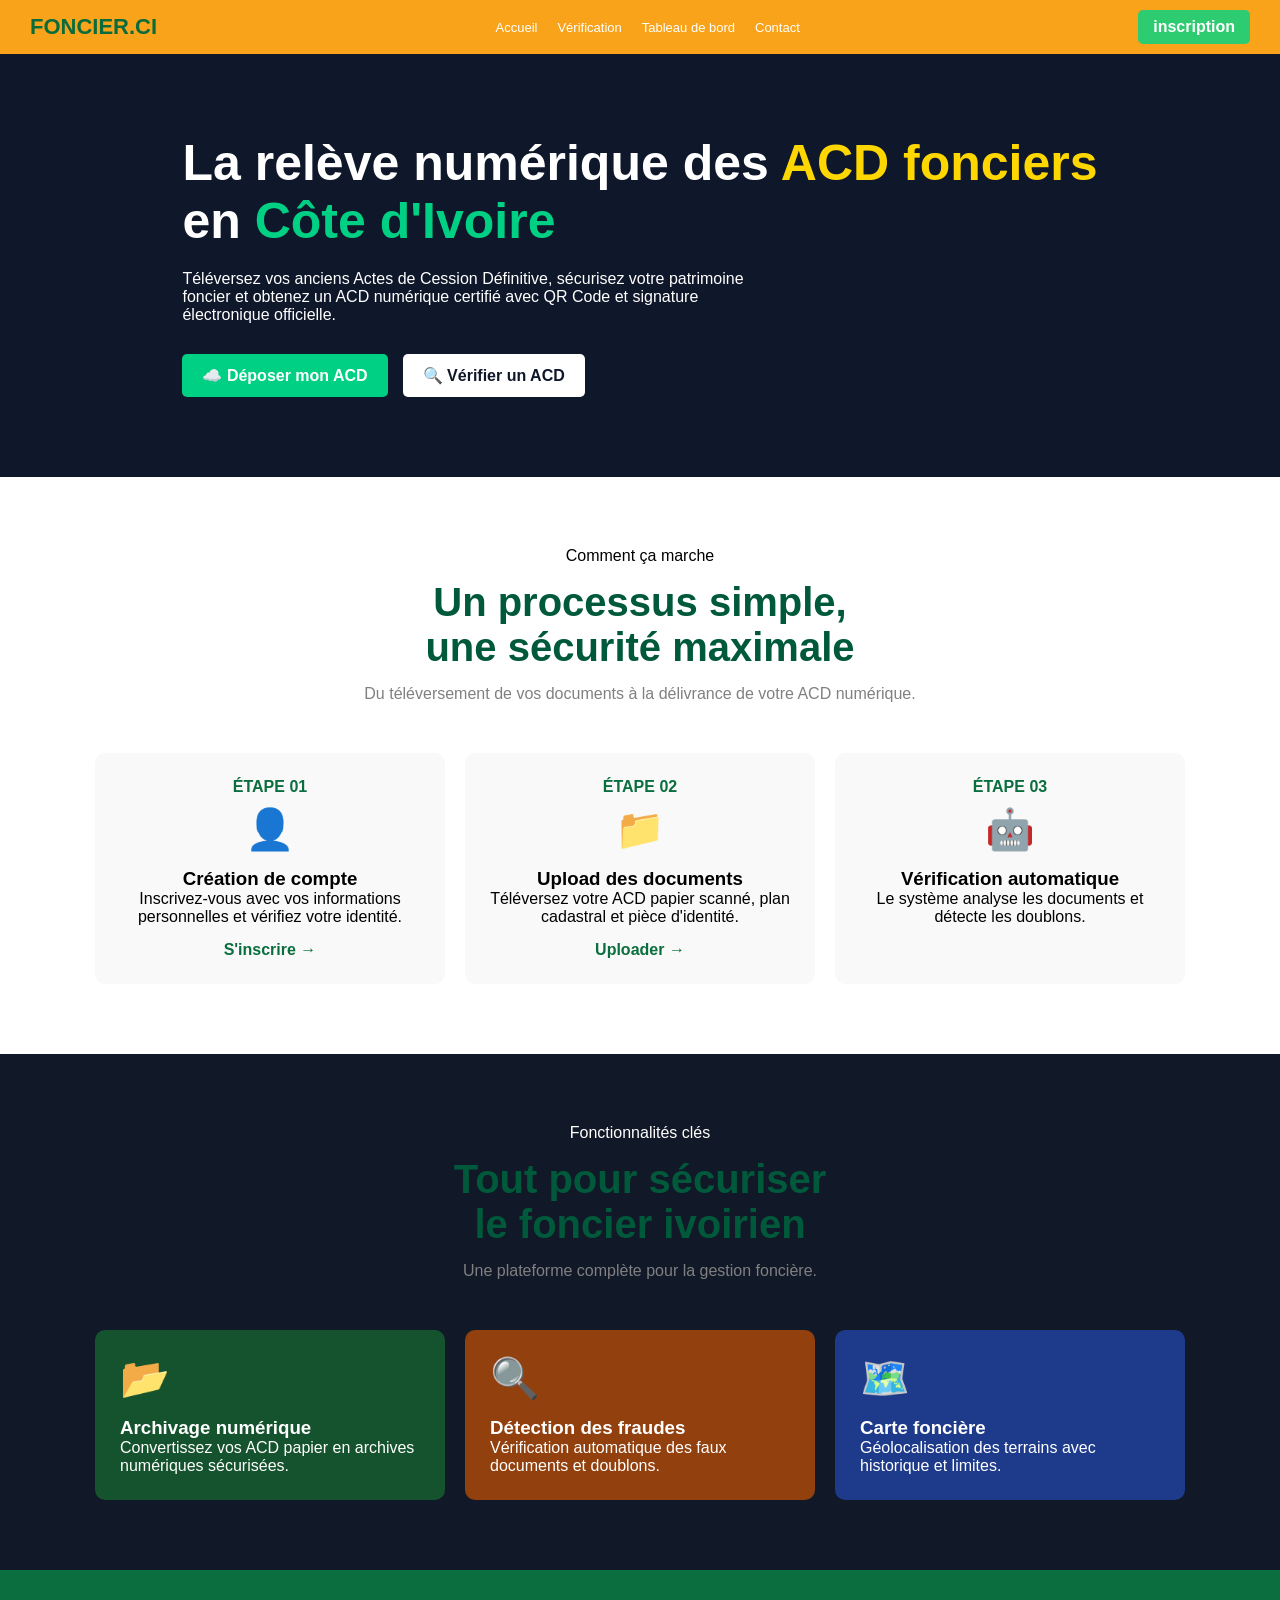
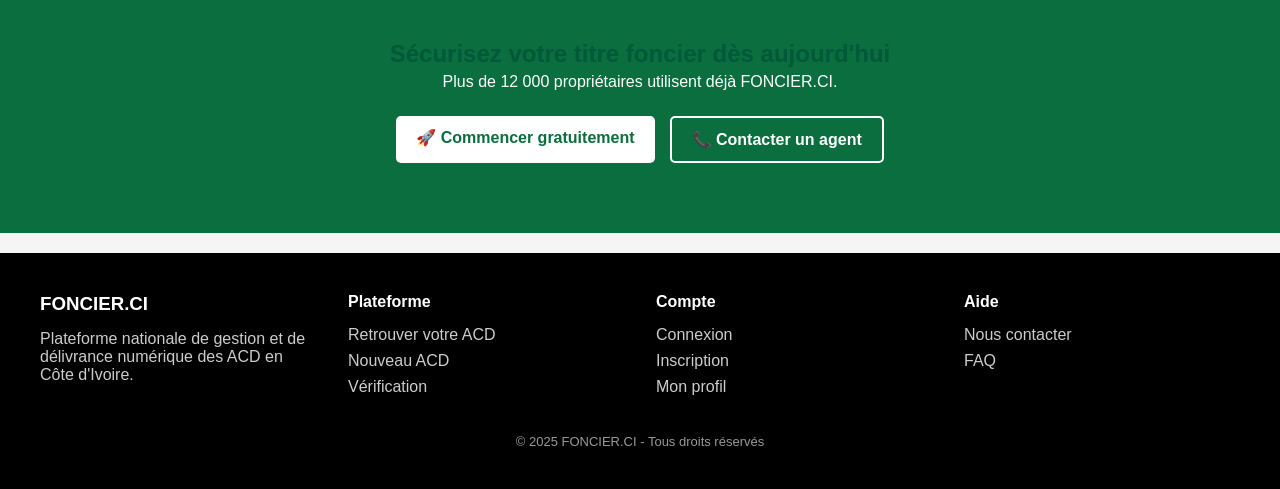
==== commit 005e23d0: "update" ====
--- a/index.html
+++ b/index.html
@@ -35,13 +35,11 @@
 
     <!-- HERO -->
     <section class="section-hero">
-
-      <div class="conteneur">
+      <div class="conteneur" style="width:max-content;margin: auto;">
         <div class="contenu-hero">
-          <!-- TEXTE -->
           <div class="texte-hero">
             <h1 class="titre-hero">
-              La relève numérique <br />
+              La relève numérique 
               des <span class="texte-or">ACD fonciers</span><br />
               en <span class="texte-vert">Côte d'Ivoire</span>
             </h1>
@@ -62,8 +60,7 @@
               </a>
             </div>
           </div>
-
-        </div>
+        </div>    
       </div>
     </section>
 
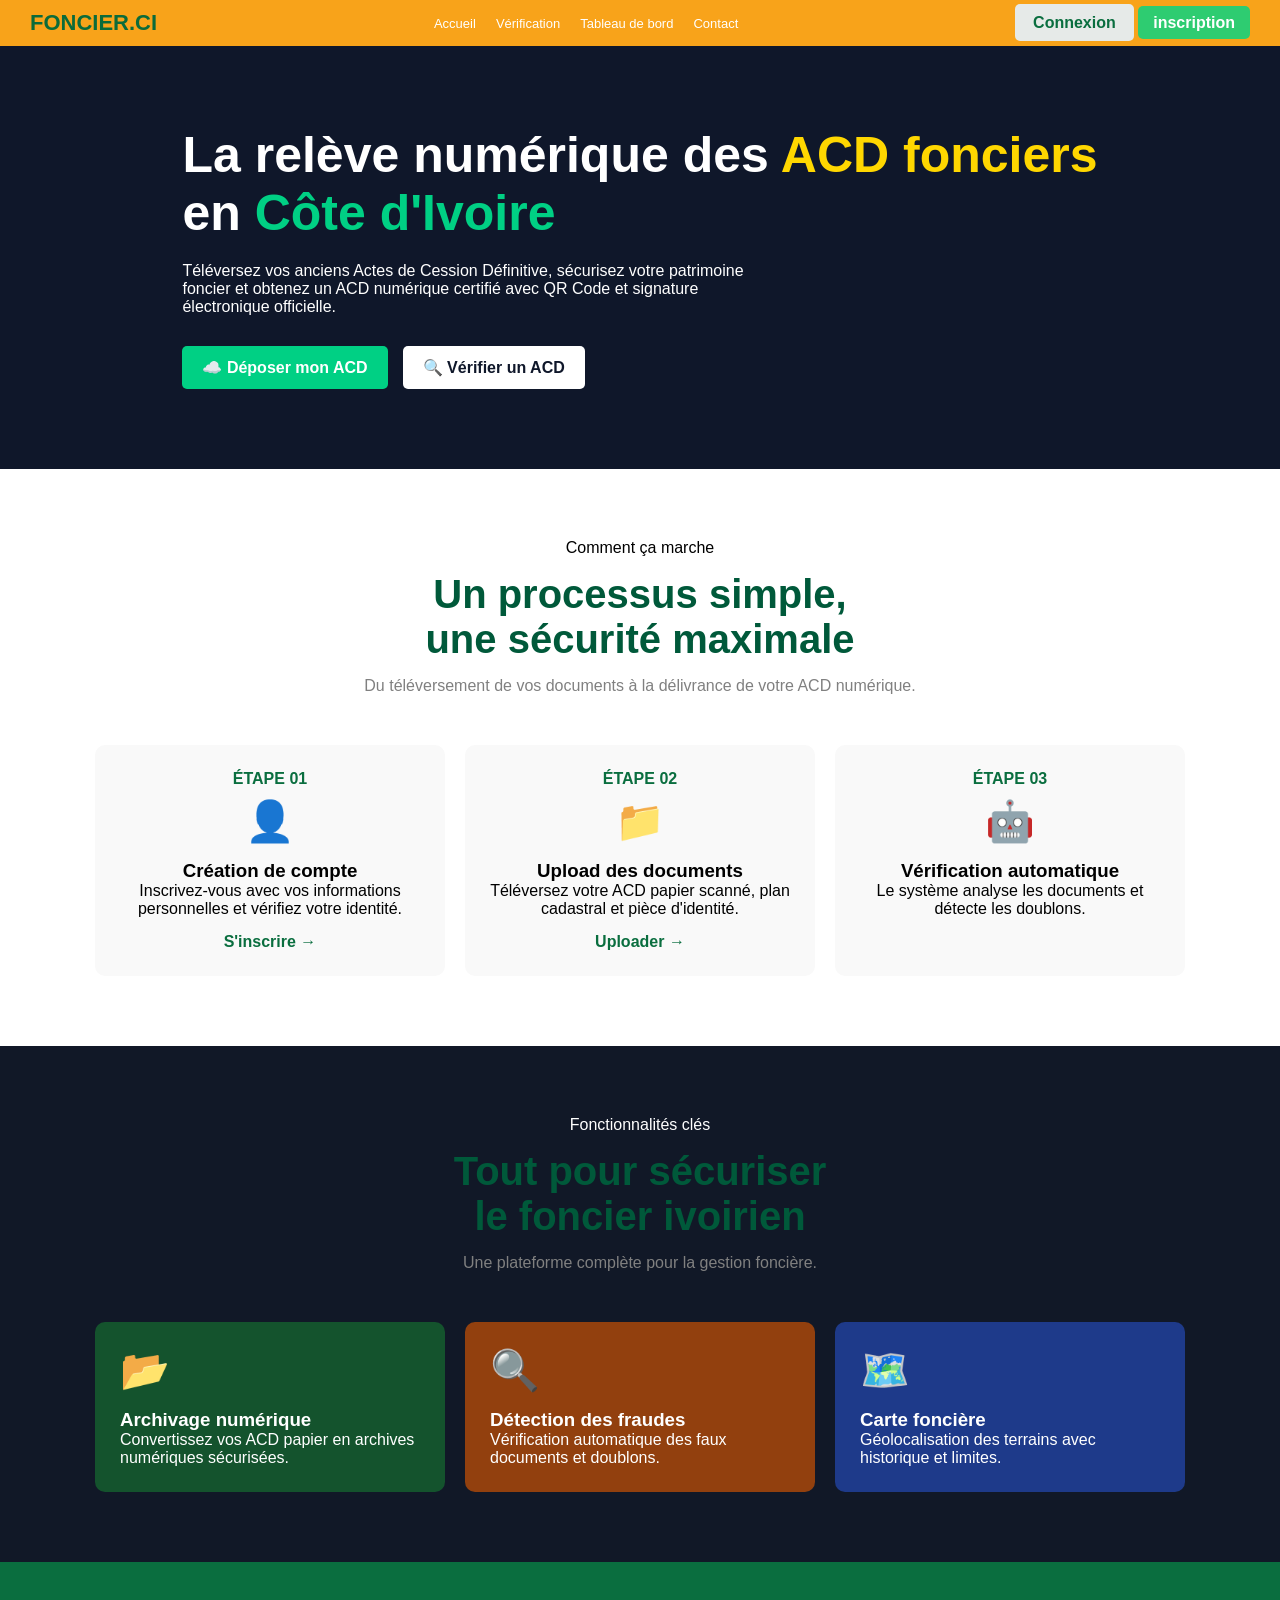
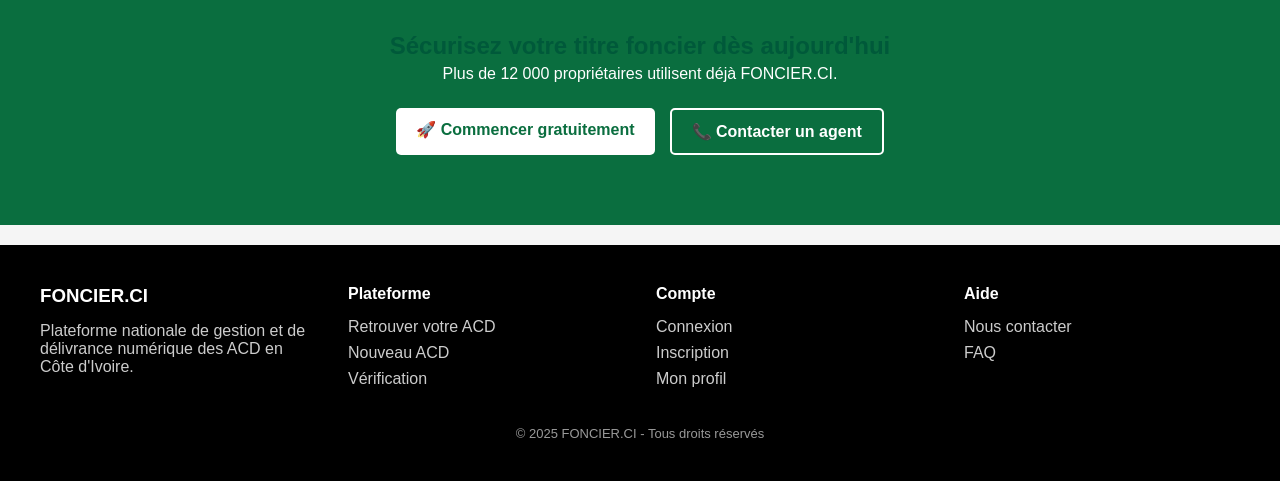
==== commit 2a732f42: "finition" ====
--- a/index.html
+++ b/index.html
@@ -27,9 +27,14 @@
             <a href="Dashboard.html" class="lien-menu">Tableau de bord</a>
           </li>
           <li><a href="contact.html" class="lien-menu">Contact</a></li>
+          
         </ul>
-
-        <a href="#" class="btn-inscription">inscription</a>
+        <div>
+            <a href="connexion.html" class="btn-connexion">Connexion</a>
+
+            <a href="inscription.html" class="btn-inscription">inscription</a>  
+        </div>
+        
       </nav>
     </header>
 
@@ -126,7 +131,6 @@
       </div>
     </section>
 
-    <!-- FONCTIONNALITES -->
     <section class="section-sombre">
       <div class="conteneur">
         <div class="entete-section-claire">
@@ -173,7 +177,6 @@
       </div>
     </section>
 
-    <!-- CTA -->
     <section class="section-appel">
       <div class="conteneur">
         <h2>Sécurisez votre titre foncier dès aujourd'hui</h2>
--- a/style.css
+++ b/style.css
@@ -17,6 +17,15 @@
   text-decoration: none;
   font-weight: bold;
 }
+.btn-connexion{
+    background: #e6eae8;
+    color: #0a6e3f;
+    padding: 10px 18px;
+    border-radius: 5px;
+    text-decoration: none;
+    font-weight: bold;
+}
+
 
 .section-hero {
   background: #0f172a;
@@ -232,7 +241,7 @@
 
 
 .container {
-  width: 95%;
+  width: 90%;
   margin: 20px auto;
   display: flex;
   background: white;
@@ -693,7 +702,237 @@
   cursor: pointer;
   font-weight: 500;
 }
-
+/* inscription */
+.bloc-gauche{
+    background: #0b6b3a;
+    color: white;
+    padding: 40px;
+    border-radius: 10px;
+}
+
+.titre-logo-gauche{
+    font-size: 30px;
+    font-weight: bold;
+    margin-bottom: 20px;
+}
+
+.logo-couleur{
+    color: #ffd700;
+}
+
+.bloc-gauche h2{
+    margin-bottom: 15px;
+    font-size: 35px;
+}
+
+.bloc-gauche p{
+    margin-bottom: 30px;
+    line-height: 1.6;
+}
+
+.liste-avantages{
+    display: flex;
+    flex-direction: column;
+    gap: 15px;
+}
+
+.carte-avantage{
+    background: rgba(255,255,255,0.1);
+    padding: 15px;
+    border-radius: 8px;
+    display: flex;
+    gap: 15px;
+}
+
+.icone-avantage{
+    font-size: 25px;
+}
+
+.titre-avantage{
+    display: block;
+    font-weight: bold;
+    margin-bottom: 5px;
+}
+
+.bas-gauche{
+    margin-top: 30px;
+    font-size: 14px;
+}
+
+
+.bloc-droit{
+    background: white;
+    padding: 40px;
+    border-radius: 10px;
+}
+
+.titre-formulaire{
+    font-size: 30px;
+    margin-bottom: 10px;
+}
+
+.texte-formulaire{
+    margin-bottom: 20px;
+    color: gray;
+}
+
+.boite-information{
+    background: #e8f5e9;
+    padding: 15px;
+    border-left: 5px solid #0b6b3a;
+    margin-bottom: 20px;
+}
+
+
+.titre-section-formulaire{
+    margin: 25px 0 15px;
+    font-weight: bold;
+    color: #0b6b3a;
+}
+
+.groupe-formulaire{
+    margin-bottom: 20px;
+}
+
+.label-formulaire{
+    display: block;
+    margin-bottom: 8px;
+    font-weight: bold;
+}
+
+.champ-obligatoire{
+    color: red;
+}
+
+input,
+select{
+    width: 100%;
+    padding: 12px;
+    border: 1px solid #ccc;
+    border-radius: 5px;
+}
+
+input:focus,
+select:focus{
+    outline: none;
+    border-color: #0b6b3a;
+}
+
+.ligne-formulaire{
+    display: flex;
+    gap: 20px;
+}
+
+.ligne-formulaire .groupe-formulaire{
+    flex: 1;
+}
+
+
+.grille-radio{
+    display: flex;
+    gap: 20px;
+}
+
+.carte-radio{
+    border: 1px solid #ccc;
+    padding: 12px;
+    border-radius: 5px;
+    width: 100%;
+    cursor: pointer;
+}
+
+
+.champ-icone{
+    position: relative;
+}
+
+.icone-champ{
+    position: absolute;
+    top: 12px;
+    left: 10px;
+}
+
+.champ-icone input{
+    padding-left: 40px;
+}
+
+
+.texte-aide{
+    font-size: 13px;
+    color: gray;
+    margin-top: 5px;
+}
+
+
+.zone-upload{
+    border: 2px dashed #0b6b3a;
+    padding: 30px;
+    text-align: center;
+    border-radius: 10px;
+    display: block;
+    cursor: pointer;
+    margin-bottom: 20px;
+}
+
+.zone-upload input{
+    display: none;
+}
+
+.icone-upload{
+    font-size: 40px;
+    margin-bottom: 10px;
+}
+
+.formats-fichier{
+    margin-top: 10px;
+}
+
+.format{
+    background: #0b6b3a;
+    color: white;
+    padding: 5px 10px;
+    border-radius: 5px;
+    margin: 5px;
+    display: inline-block;
+}
+
+
+.groupe-checkbox{
+    display: flex;
+    flex-direction: column;
+    gap: 10px;
+}
+
+.ligne-checkbox{
+    display: flex;
+    align-items: center;
+    gap: 10px;
+}
+
+
+button.btn-inscription{
+    width: 100%;
+    border: none;
+    cursor: pointer;
+    font-size: 16px;
+    margin-top: 10px;
+}
+
+button.btn-inscription:hover{
+    background: #e6c200;
+}
+
+
+.lien-connexion{
+    margin-top: 20px;
+    text-align: center;
+}
+
+.lien-connexion a{
+    color: #0b6b3a;
+    text-decoration: none;
+    font-weight: bold;
+}
 /* RESPONSIVE */
 
 @media (max-width: 768px) {
